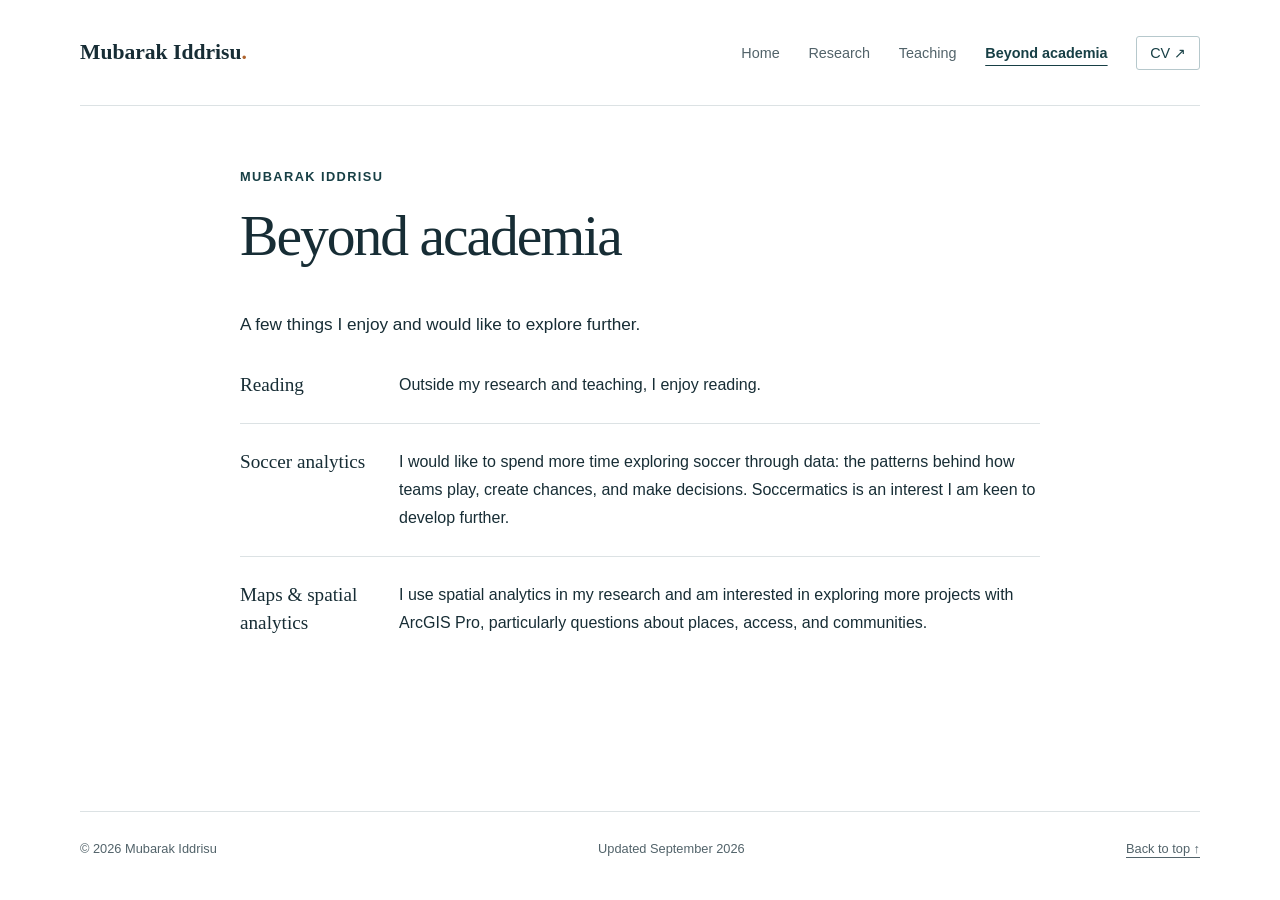
==== hobbies.html @ e4997636 "Add files via upload" ====
<!doctype html>
<html lang="en">
<head>
  <meta charset="utf-8">
  <meta name="viewport" content="width=device-width, initial-scale=1">
  <title>Beyond Academia | Mubarak Iddrisu</title>
  <meta name="description" content="Mubarak Iddrisu’s interests in reading, soccer analytics, Soccermatics, and spatial analytics with ArcGIS Pro.">
  <meta name="theme-color" content="#173f45">
  <link rel="icon" type="image/svg+xml" href="data:image/svg+xml,%3Csvg xmlns='http://www.w3.org/2000/svg' viewBox='0 0 32 32'%3E%3Crect width='32' height='32' rx='5' fill='%23173f45'/%3E%3Ctext x='16' y='22' text-anchor='middle' font-family='Georgia' font-size='19' fill='white'%3EM%3C/text%3E%3C/svg%3E">
  <link rel="stylesheet" href="styles.css">
  <script defer src="app.js"></script>
</head>
<body data-page="hobbies">
  <a class="skip-link" href="#main">Skip to content</a>
  <header class="site-header">
    <a class="wordmark" href="index.html" aria-label="Mubarak Iddrisu, home">Mubarak Iddrisu<span class="wordmark-period">.</span></a>
    <nav aria-label="Main navigation">
      <a href="index.html">Home</a><a href="research.html">Research</a><a href="teaching.html">Teaching</a><a href="hobbies.html" aria-current="page">Beyond academia</a>
      <a class="nav-cv" href="Mubarak-Iddrisu-CV.pdf">CV <span aria-hidden="true">↗</span></a>
    </nav>
  </header>
  <main id="main">
    <section class="page-section" aria-labelledby="page-title">
      <div class="page-heading"><p class="eyebrow">Mubarak Iddrisu</p><h1 id="page-title">Beyond academia</h1></div>
      <div class="section-body"><p class="section-intro">A few things I enjoy and would like to explore further.</p><div id="interests"></div></div>
    </section>
    <noscript><p class="noscript">For my complete research and teaching record, <a href="Mubarak-Iddrisu-CV.pdf">download my CV</a>. Enable JavaScript to view all page content.</p></noscript>
    <p id="content-error" class="noscript" role="status" hidden>Some content could not be loaded. Please refresh, or <a href="Mubarak-Iddrisu-CV.pdf">read my CV</a>.</p>
  </main>
  <footer><p>© <span id="copyright-year">2026</span> Mubarak Iddrisu</p><p id="updated">Updated September 2026</p><a href="#main">Back to top ↑</a></footer>
</body>
</html>
---- styles.css ----
:root{color-scheme:light;--ink:#172d35;--accent:#173f45;--link:#1d6571;--muted:#52636a;--line:#dce2e4;--paper:#fff;--wash:#f3f6f7;font-family:Arial,Helvetica,sans-serif;font-size:16px;color:var(--ink);background:var(--paper)}
*{box-sizing:border-box}html{scroll-behavior:smooth;scroll-padding-top:2rem}body{margin:0}a{color:var(--link);text-decoration-thickness:1px;text-underline-offset:4px}a:hover{color:var(--ink)}a:focus-visible,button:focus-visible,summary:focus-visible{outline:3px solid #bb713b;outline-offset:5px}p{margin:0 0 1.1rem;line-height:1.75}button{font:inherit}.skip-link{position:absolute;left:1rem;top:-5rem;z-index:5;padding:.8rem;background:#fff}.skip-link:focus{top:.6rem}.site-header,main,footer{width:min(1120px,calc(100% - 80px));margin-inline:auto}.site-header{display:flex;align-items:center;justify-content:space-between;gap:2rem;min-height:106px;border-bottom:1px solid var(--line)}.wordmark{font-family:Georgia,serif;font-size:1.35rem;font-weight:bold;text-decoration:none;color:var(--ink);white-space:nowrap}.wordmark-period{color:#ae622c}nav{display:flex;align-items:center;gap:1.8rem;flex-wrap:wrap}nav a{color:var(--muted);text-decoration:none;font-size:.9rem;padding:.4rem 0}nav a:hover,nav a[aria-current="page"]{color:var(--accent);text-decoration:underline}nav .nav-cv{color:var(--accent);border:1px solid #b6c8cc;padding:.5rem .8rem;border-radius:3px}.intro{display:grid;grid-template-columns:minmax(0,1.5fr) minmax(0,.8fr);gap:6.5rem;align-items:start;padding:82px 0 88px}.eyebrow{font-size:.8rem;letter-spacing:.11em;text-transform:uppercase;font-weight:600;color:var(--accent);margin:0 0 1.5rem}h1,h2,h3{font-family:Georgia,'Times New Roman',serif;font-weight:400}h1{font-size:clamp(3.5rem,6.2vw,5.1rem);line-height:1.03;letter-spacing:-.045em;margin:0 0 1.6rem}h2{font-size:2.45rem;line-height:1.15;letter-spacing:-.025em;margin:0}h3{font-size:1.3rem;line-height:1.45;margin:0 0 .7rem}.role{font-size:1.02rem;line-height:1.65;color:var(--accent);margin-bottom:1.8rem}#biography{max-width:605px;font-size:1.05rem}.contact-links{display:flex;flex-wrap:wrap;gap:.8rem 1.5rem;margin-top:1.6rem;font-size:.9rem}.portrait-block{margin:25px 0 0}.portrait-block img{display:block;width:100%;height:auto;aspect-ratio:4/5;object-fit:cover;object-position:center 34%;border-radius:3px}.portrait-block figcaption{font-size:.85rem;color:var(--muted);margin-top:1rem;text-align:right}.content-section{display:grid;grid-template-columns:230px minmax(0,1fr);gap:50px;border-top:1px solid var(--line);padding:60px 0 66px}.section-index{color:var(--muted);font-size:.8rem;letter-spacing:.1em;margin-bottom:1rem}.section-intro{font-size:1.075rem;margin-bottom:2rem;max-width:730px}.research-group+.research-group{margin-top:2.5rem}.group-label{font-family:Arial,Helvetica,sans-serif;font-size:.82rem;letter-spacing:.07em;text-transform:uppercase;color:var(--accent);font-weight:600;margin-bottom:1.4rem}.paper{margin-bottom:1.8rem;padding-bottom:1.6rem;border-bottom:1px solid var(--line)}.paper:last-child{margin-bottom:0;padding-bottom:0;border-bottom:0}.paper h3{font-family:Georgia,serif;font-size:1.18rem;line-height:1.55;font-weight:400;margin:0 0 .5rem}.paper .authors{font-size:.92rem;line-height:1.6;color:var(--muted);margin:0 0 .3rem}.paper .paper-meta{font-size:.85rem;color:var(--accent);margin:0;line-height:1.5}.current-courses{border-left:3px solid var(--accent);padding:4px 0 4px 1.5rem;margin-bottom:2.6rem}.institution-heading{display:flex;flex-wrap:wrap;align-items:baseline;justify-content:space-between;gap:.4rem 1rem;margin-bottom:1rem}.institution-heading h2{margin:0}.term{font-size:.85rem;color:var(--muted)}.course-list{list-style:none;padding:0;margin:0}.course-list li{margin-bottom:1rem;line-height:1.6}.course-list li:last-child{margin-bottom:0}.course-code{color:var(--accent);font-size:.85rem;display:inline-block;margin-right:.5rem}.course-title{font-size:1rem}.course-meta{display:block;font-size:.875rem;color:var(--muted);line-height:1.6;margin-top:.15rem}.teaching-history summary{font-family:Georgia,serif;font-size:1.4rem;cursor:pointer;padding:.2rem 0 1.4rem}.past-institution{padding:1.6rem 0;border-top:1px solid var(--line)}.past-institution:last-child{padding-bottom:0}.reviews{background:var(--wash);border-top:2px solid var(--accent);padding:1.6rem 1.8rem;margin-top:2.5rem}.reviews-heading{display:flex;align-items:baseline;justify-content:space-between;gap:1rem;flex-wrap:wrap}.reviews-heading button{background:var(--paper);color:var(--accent);border:1px solid #8aa6ae;border-radius:3px;padding:.55rem .7rem;font-size:.875rem;cursor:pointer}.reviews-heading button:hover{background:#e5ecef}.review-context{font-size:.85rem;color:var(--muted)}.reviews figure{margin:0}.reviews blockquote{font-family:Georgia,serif;font-size:1.18rem;line-height:1.75;margin:1.4rem 0 1rem}.reviews figcaption{font-size:.875rem;color:var(--muted)}.interest{display:grid;grid-template-columns:135px minmax(0,1fr);gap:1.5rem;padding:1.5rem 0;border-top:1px solid var(--line)}.interest h2{font-size:1.2rem}.interest p{margin:0;font-size:1rem}.interest:first-child{padding-top:0;border-top:0}.noscript{padding:1.5rem;background:var(--wash)}footer{display:flex;align-items:center;justify-content:space-between;flex-wrap:wrap;gap:.5rem 1.5rem;border-top:1px solid var(--line);padding:1.6rem 0 2.5rem;color:var(--muted);font-size:.8rem}footer p{margin:0}footer a{color:var(--muted)}[hidden]{display:none!important}
@media(min-width:1100px){.section-heading{align-self:start;position:sticky;top:2rem}}
@media(max-width:950px){.site-header{align-items:flex-start;flex-direction:column;gap:1rem;padding:1.5rem 0}nav{gap:1.2rem}.intro{gap:3rem;padding:55px 0 60px;grid-template-columns:minmax(0,1.45fr) minmax(0,.8fr)}.content-section{grid-template-columns:180px minmax(0,1fr);gap:30px}.interest{grid-template-columns:1fr;gap:.2rem}}
@media(max-width:640px){.site-header,main,footer{width:calc(100% - 40px)}nav{gap:.45rem 1.05rem}nav a{font-size:.875rem}.intro{display:flex;flex-direction:column;gap:2rem;padding:40px 0 44px}h1{font-size:3.7rem}h1 br{display:none}h1 br:after{content:' '}.portrait-block{order:-1;align-self:flex-start;width:140px;margin:0}.portrait-block img{aspect-ratio:1;object-position:center 28%;border-radius:50%}.portrait-block figcaption{display:none}.eyebrow{font-size:.78rem;line-height:1.6;margin-bottom:1rem}.content-section{display:block;padding:36px 0 40px}.section-heading{margin-bottom:1.8rem;display:flex;align-items:baseline;gap:1rem}.section-index{margin:0}h2{font-size:2rem}h2 br{display:none}h2 br:after{content:' '}.reviews{padding:1.25rem}.section-intro{font-size:1rem}.interest{padding:1.2rem 0}.interest h2{margin-bottom:.45rem}.institution-heading{display:block}.institution-heading .term{display:block;margin-top:.35rem}footer{font-size:.8rem;display:block}footer>*{display:block;margin-bottom:.6rem}}
@media(prefers-reduced-motion:reduce){html{scroll-behavior:auto}}

/* Separate pages share a consistent reading width and navigation. */
body{min-height:100vh;display:flex;flex-direction:column}main{flex:1}.page-section{max-width:800px;margin:0 auto;padding:60px 0 72px}.page-heading{margin-bottom:2.5rem}.page-heading .eyebrow{margin-bottom:1rem}.page-heading h1{font-size:clamp(2.6rem,5vw,3.6rem);line-height:1.12;letter-spacing:-.035em;margin:0}.page-section .section-intro{max-width:none}.page-section .group-label{font-size:.85rem;line-height:1.5;letter-spacing:.07em}.institution-heading h2{font-size:1.3rem;line-height:1.45;letter-spacing:0}.interest h2{font-size:1.2rem;line-height:1.45;letter-spacing:0}.reviews-heading h2{font-size:1.3rem;line-height:1.45;letter-spacing:0;margin:0 0 .7rem}nav a[aria-current="page"]{font-weight:600;text-decoration:underline;text-underline-offset:7px}
@media(max-width:640px){.page-section{padding:38px 0 44px}.page-heading{margin-bottom:1.8rem}.page-heading h1{font-size:2.6rem}}

/* Selected evaluation comments are grouped for comfortable reading. */
.reviews{margin:0 0 2.5rem}.reviews .review-item{padding:1.1rem 0;border-top:1px solid #d5dfe2}.reviews .review-item:first-child{border-top:0;padding-top:.2rem}.reviews .review-item:last-child{padding-bottom:.2rem}.reviews .review-item blockquote{font-size:1.075rem;line-height:1.7;margin:0 0 .7rem}.reviews .review-item figcaption{font-size:.82rem;line-height:1.6}
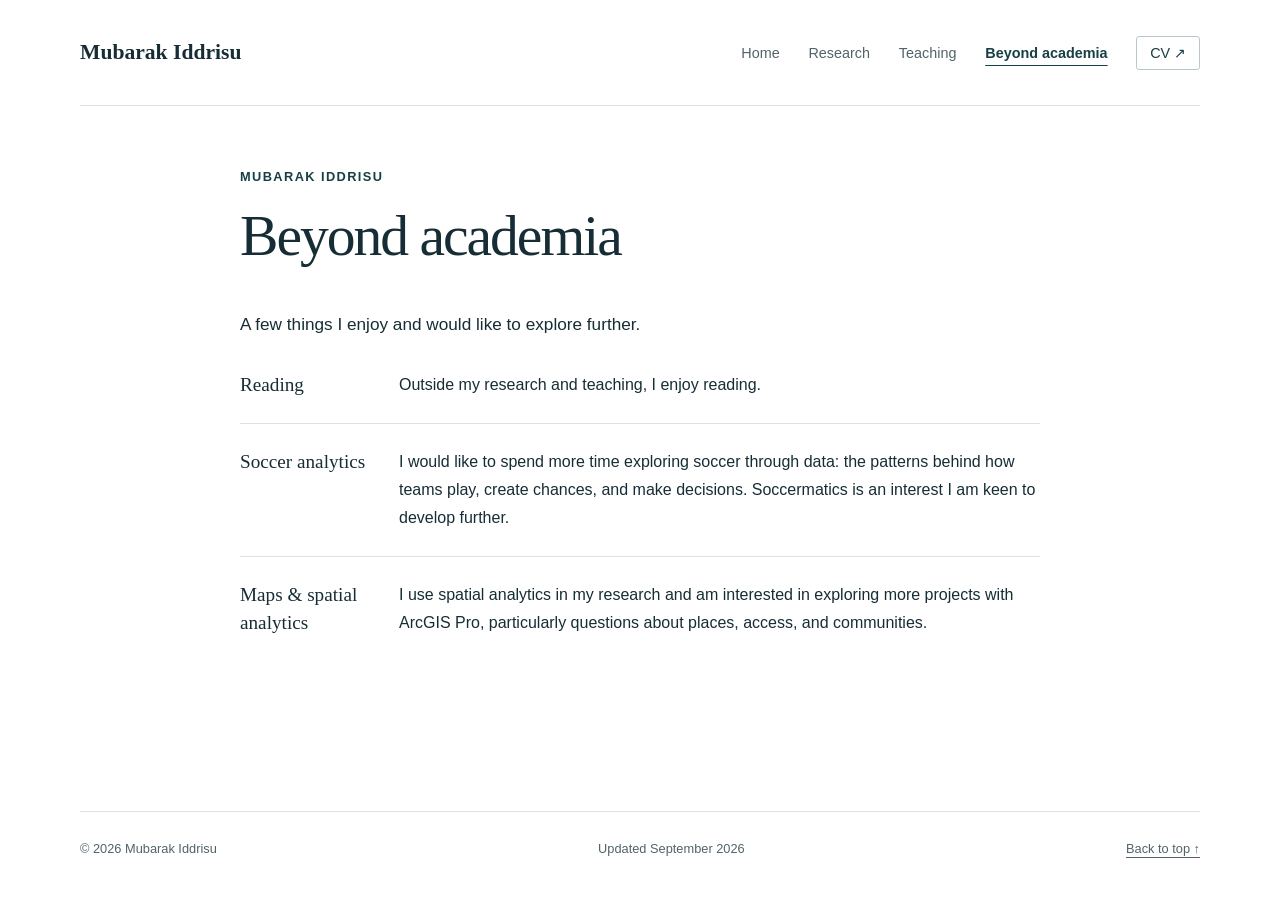
==== commit 92008485: "Add files via upload" ====
--- a/hobbies.html
+++ b/hobbies.html
@@ -7,13 +7,13 @@
   <meta name="description" content="Mubarak Iddrisu’s interests in reading, soccer analytics, Soccermatics, and spatial analytics with ArcGIS Pro.">
   <meta name="theme-color" content="#173f45">
   <link rel="icon" type="image/svg+xml" href="data:image/svg+xml,%3Csvg xmlns='http://www.w3.org/2000/svg' viewBox='0 0 32 32'%3E%3Crect width='32' height='32' rx='5' fill='%23173f45'/%3E%3Ctext x='16' y='22' text-anchor='middle' font-family='Georgia' font-size='19' fill='white'%3EM%3C/text%3E%3C/svg%3E">
-  <link rel="stylesheet" href="styles.css">
-  <script defer src="app.js"></script>
+  <link rel="stylesheet" href="styles.css?v=20260919c">
+  <script defer src="app.js?v=20260919c"></script>
 </head>
 <body data-page="hobbies">
   <a class="skip-link" href="#main">Skip to content</a>
   <header class="site-header">
-    <a class="wordmark" href="index.html" aria-label="Mubarak Iddrisu, home">Mubarak Iddrisu<span class="wordmark-period">.</span></a>
+    <a class="wordmark" href="index.html" aria-label="Mubarak Iddrisu, home">Mubarak Iddrisu</a>
     <nav aria-label="Main navigation">
       <a href="index.html">Home</a><a href="research.html">Research</a><a href="teaching.html">Teaching</a><a href="hobbies.html" aria-current="page">Beyond academia</a>
       <a class="nav-cv" href="Mubarak-Iddrisu-CV.pdf">CV <span aria-hidden="true">↗</span></a>
--- a/styles.css
+++ b/styles.css
@@ -1,8 +1,8 @@
 :root{color-scheme:light;--ink:#172d35;--accent:#173f45;--link:#1d6571;--muted:#52636a;--line:#dce2e4;--paper:#fff;--wash:#f3f6f7;font-family:Arial,Helvetica,sans-serif;font-size:16px;color:var(--ink);background:var(--paper)}
-*{box-sizing:border-box}html{scroll-behavior:smooth;scroll-padding-top:2rem}body{margin:0}a{color:var(--link);text-decoration-thickness:1px;text-underline-offset:4px}a:hover{color:var(--ink)}a:focus-visible,button:focus-visible,summary:focus-visible{outline:3px solid #bb713b;outline-offset:5px}p{margin:0 0 1.1rem;line-height:1.75}button{font:inherit}.skip-link{position:absolute;left:1rem;top:-5rem;z-index:5;padding:.8rem;background:#fff}.skip-link:focus{top:.6rem}.site-header,main,footer{width:min(1120px,calc(100% - 80px));margin-inline:auto}.site-header{display:flex;align-items:center;justify-content:space-between;gap:2rem;min-height:106px;border-bottom:1px solid var(--line)}.wordmark{font-family:Georgia,serif;font-size:1.35rem;font-weight:bold;text-decoration:none;color:var(--ink);white-space:nowrap}.wordmark-period{color:#ae622c}nav{display:flex;align-items:center;gap:1.8rem;flex-wrap:wrap}nav a{color:var(--muted);text-decoration:none;font-size:.9rem;padding:.4rem 0}nav a:hover,nav a[aria-current="page"]{color:var(--accent);text-decoration:underline}nav .nav-cv{color:var(--accent);border:1px solid #b6c8cc;padding:.5rem .8rem;border-radius:3px}.intro{display:grid;grid-template-columns:minmax(0,1.5fr) minmax(0,.8fr);gap:6.5rem;align-items:start;padding:82px 0 88px}.eyebrow{font-size:.8rem;letter-spacing:.11em;text-transform:uppercase;font-weight:600;color:var(--accent);margin:0 0 1.5rem}h1,h2,h3{font-family:Georgia,'Times New Roman',serif;font-weight:400}h1{font-size:clamp(3.5rem,6.2vw,5.1rem);line-height:1.03;letter-spacing:-.045em;margin:0 0 1.6rem}h2{font-size:2.45rem;line-height:1.15;letter-spacing:-.025em;margin:0}h3{font-size:1.3rem;line-height:1.45;margin:0 0 .7rem}.role{font-size:1.02rem;line-height:1.65;color:var(--accent);margin-bottom:1.8rem}#biography{max-width:605px;font-size:1.05rem}.contact-links{display:flex;flex-wrap:wrap;gap:.8rem 1.5rem;margin-top:1.6rem;font-size:.9rem}.portrait-block{margin:25px 0 0}.portrait-block img{display:block;width:100%;height:auto;aspect-ratio:4/5;object-fit:cover;object-position:center 34%;border-radius:3px}.portrait-block figcaption{font-size:.85rem;color:var(--muted);margin-top:1rem;text-align:right}.content-section{display:grid;grid-template-columns:230px minmax(0,1fr);gap:50px;border-top:1px solid var(--line);padding:60px 0 66px}.section-index{color:var(--muted);font-size:.8rem;letter-spacing:.1em;margin-bottom:1rem}.section-intro{font-size:1.075rem;margin-bottom:2rem;max-width:730px}.research-group+.research-group{margin-top:2.5rem}.group-label{font-family:Arial,Helvetica,sans-serif;font-size:.82rem;letter-spacing:.07em;text-transform:uppercase;color:var(--accent);font-weight:600;margin-bottom:1.4rem}.paper{margin-bottom:1.8rem;padding-bottom:1.6rem;border-bottom:1px solid var(--line)}.paper:last-child{margin-bottom:0;padding-bottom:0;border-bottom:0}.paper h3{font-family:Georgia,serif;font-size:1.18rem;line-height:1.55;font-weight:400;margin:0 0 .5rem}.paper .authors{font-size:.92rem;line-height:1.6;color:var(--muted);margin:0 0 .3rem}.paper .paper-meta{font-size:.85rem;color:var(--accent);margin:0;line-height:1.5}.current-courses{border-left:3px solid var(--accent);padding:4px 0 4px 1.5rem;margin-bottom:2.6rem}.institution-heading{display:flex;flex-wrap:wrap;align-items:baseline;justify-content:space-between;gap:.4rem 1rem;margin-bottom:1rem}.institution-heading h2{margin:0}.term{font-size:.85rem;color:var(--muted)}.course-list{list-style:none;padding:0;margin:0}.course-list li{margin-bottom:1rem;line-height:1.6}.course-list li:last-child{margin-bottom:0}.course-code{color:var(--accent);font-size:.85rem;display:inline-block;margin-right:.5rem}.course-title{font-size:1rem}.course-meta{display:block;font-size:.875rem;color:var(--muted);line-height:1.6;margin-top:.15rem}.teaching-history summary{font-family:Georgia,serif;font-size:1.4rem;cursor:pointer;padding:.2rem 0 1.4rem}.past-institution{padding:1.6rem 0;border-top:1px solid var(--line)}.past-institution:last-child{padding-bottom:0}.reviews{background:var(--wash);border-top:2px solid var(--accent);padding:1.6rem 1.8rem;margin-top:2.5rem}.reviews-heading{display:flex;align-items:baseline;justify-content:space-between;gap:1rem;flex-wrap:wrap}.reviews-heading button{background:var(--paper);color:var(--accent);border:1px solid #8aa6ae;border-radius:3px;padding:.55rem .7rem;font-size:.875rem;cursor:pointer}.reviews-heading button:hover{background:#e5ecef}.review-context{font-size:.85rem;color:var(--muted)}.reviews figure{margin:0}.reviews blockquote{font-family:Georgia,serif;font-size:1.18rem;line-height:1.75;margin:1.4rem 0 1rem}.reviews figcaption{font-size:.875rem;color:var(--muted)}.interest{display:grid;grid-template-columns:135px minmax(0,1fr);gap:1.5rem;padding:1.5rem 0;border-top:1px solid var(--line)}.interest h2{font-size:1.2rem}.interest p{margin:0;font-size:1rem}.interest:first-child{padding-top:0;border-top:0}.noscript{padding:1.5rem;background:var(--wash)}footer{display:flex;align-items:center;justify-content:space-between;flex-wrap:wrap;gap:.5rem 1.5rem;border-top:1px solid var(--line);padding:1.6rem 0 2.5rem;color:var(--muted);font-size:.8rem}footer p{margin:0}footer a{color:var(--muted)}[hidden]{display:none!important}
+*{box-sizing:border-box}html{scroll-behavior:smooth;scroll-padding-top:2rem}body{margin:0}a{color:var(--link);text-decoration-thickness:1px;text-underline-offset:4px}a:hover{color:var(--ink)}a:focus-visible,button:focus-visible,summary:focus-visible{outline:3px solid #bb713b;outline-offset:5px}p{margin:0 0 1.1rem;line-height:1.75}button{font:inherit}.skip-link{position:absolute;left:1rem;top:-5rem;z-index:5;padding:.8rem;background:#fff}.skip-link:focus{top:.6rem}.site-header,main,footer{width:min(1120px,calc(100% - 80px));margin-inline:auto}.site-header{display:flex;align-items:center;justify-content:space-between;gap:2rem;min-height:106px;border-bottom:1px solid var(--line)}.wordmark{font-family:Georgia,serif;font-size:1.35rem;font-weight:bold;text-decoration:none;color:var(--ink);white-space:nowrap}nav{display:flex;align-items:center;gap:1.8rem;flex-wrap:wrap}nav a{color:var(--muted);text-decoration:none;font-size:.9rem;padding:.4rem 0}nav a:hover,nav a[aria-current="page"]{color:var(--accent);text-decoration:underline}nav .nav-cv{color:var(--accent);border:1px solid #b6c8cc;padding:.5rem .8rem;border-radius:3px}.intro{display:grid;grid-template-columns:minmax(0,1.5fr) minmax(0,.8fr);gap:6.5rem;align-items:start;padding:82px 0 88px}.eyebrow{font-size:.8rem;letter-spacing:.11em;text-transform:uppercase;font-weight:600;color:var(--accent);margin:0 0 1.5rem}h1,h2,h3{font-family:Georgia,'Times New Roman',serif;font-weight:400}h1{font-size:clamp(3.5rem,6.2vw,5.1rem);line-height:1.03;letter-spacing:-.045em;margin:0 0 1.6rem}h2{font-size:2.45rem;line-height:1.15;letter-spacing:-.025em;margin:0}h3{font-size:1.3rem;line-height:1.45;margin:0 0 .7rem}.role{font-size:1.02rem;line-height:1.65;color:var(--accent);margin-bottom:1.8rem}#biography{max-width:605px;font-size:1.05rem}.contact-links{display:flex;flex-wrap:wrap;gap:.8rem 1.5rem;margin-top:1.6rem;font-size:.9rem}.portrait-block{margin:0}.portrait-block img{display:block;width:100%;height:auto;aspect-ratio:4/5;object-fit:cover;object-position:center 34%;border-radius:3px}.portrait-block figcaption{margin-top:1rem;text-align:center}.portrait-block figcaption h1{font-size:1.65rem;line-height:1.3;letter-spacing:-.02em;margin:0}.content-section{display:grid;grid-template-columns:230px minmax(0,1fr);gap:50px;border-top:1px solid var(--line);padding:60px 0 66px}.section-index{color:var(--muted);font-size:.8rem;letter-spacing:.1em;margin-bottom:1rem}.section-intro{font-size:1.075rem;margin-bottom:2rem;max-width:730px}.research-group+.research-group{margin-top:2.5rem}.group-label{font-family:Arial,Helvetica,sans-serif;font-size:.82rem;letter-spacing:.07em;text-transform:uppercase;color:var(--accent);font-weight:600;margin-bottom:1.4rem}.paper{margin-bottom:1.8rem;padding-bottom:1.6rem;border-bottom:1px solid var(--line)}.paper:last-child{margin-bottom:0;padding-bottom:0;border-bottom:0}.paper h3{font-family:Georgia,serif;font-size:1.18rem;line-height:1.55;font-weight:400;margin:0 0 .5rem}.paper .authors{font-size:.92rem;line-height:1.6;color:var(--muted);margin:0 0 .3rem}.paper .paper-meta{font-size:.85rem;color:var(--accent);margin:0;line-height:1.5}.current-courses{border-left:3px solid var(--accent);padding:4px 0 4px 1.5rem;margin-bottom:2.6rem}.institution-heading{display:flex;flex-wrap:wrap;align-items:baseline;justify-content:space-between;gap:.4rem 1rem;margin-bottom:1rem}.institution-heading h2{margin:0}.term{font-size:.85rem;color:var(--muted)}.course-list{list-style:none;padding:0;margin:0}.course-list li{margin-bottom:1rem;line-height:1.6}.course-list li:last-child{margin-bottom:0}.course-code{color:var(--accent);font-size:.85rem;display:inline-block;margin-right:.5rem}.course-title{font-size:1rem}.course-meta{display:block;font-size:.875rem;color:var(--muted);line-height:1.6;margin-top:.15rem}.teaching-history summary{font-family:Georgia,serif;font-size:1.4rem;cursor:pointer;padding:.2rem 0 1.4rem}.past-institution{padding:1.6rem 0;border-top:1px solid var(--line)}.past-institution:last-child{padding-bottom:0}.reviews{background:var(--wash);border-top:2px solid var(--accent);padding:1.6rem 1.8rem;margin-top:2.5rem}.reviews-heading{display:flex;align-items:baseline;justify-content:space-between;gap:1rem;flex-wrap:wrap}.reviews-heading button{background:var(--paper);color:var(--accent);border:1px solid #8aa6ae;border-radius:3px;padding:.55rem .7rem;font-size:.875rem;cursor:pointer}.reviews-heading button:hover{background:#e5ecef}.review-context{font-size:.85rem;color:var(--muted)}.reviews figure{margin:0}.reviews blockquote{font-family:Georgia,serif;font-size:1.18rem;line-height:1.75;margin:1.4rem 0 1rem}.reviews figcaption{font-size:.875rem;color:var(--muted)}.interest{display:grid;grid-template-columns:135px minmax(0,1fr);gap:1.5rem;padding:1.5rem 0;border-top:1px solid var(--line)}.interest h2{font-size:1.2rem}.interest p{margin:0;font-size:1rem}.interest:first-child{padding-top:0;border-top:0}.noscript{padding:1.5rem;background:var(--wash)}footer{display:flex;align-items:center;justify-content:space-between;flex-wrap:wrap;gap:.5rem 1.5rem;border-top:1px solid var(--line);padding:1.6rem 0 2.5rem;color:var(--muted);font-size:.8rem}footer p{margin:0}footer a{color:var(--muted)}[hidden]{display:none!important}
 @media(min-width:1100px){.section-heading{align-self:start;position:sticky;top:2rem}}
 @media(max-width:950px){.site-header{align-items:flex-start;flex-direction:column;gap:1rem;padding:1.5rem 0}nav{gap:1.2rem}.intro{gap:3rem;padding:55px 0 60px;grid-template-columns:minmax(0,1.45fr) minmax(0,.8fr)}.content-section{grid-template-columns:180px minmax(0,1fr);gap:30px}.interest{grid-template-columns:1fr;gap:.2rem}}
-@media(max-width:640px){.site-header,main,footer{width:calc(100% - 40px)}nav{gap:.45rem 1.05rem}nav a{font-size:.875rem}.intro{display:flex;flex-direction:column;gap:2rem;padding:40px 0 44px}h1{font-size:3.7rem}h1 br{display:none}h1 br:after{content:' '}.portrait-block{order:-1;align-self:flex-start;width:140px;margin:0}.portrait-block img{aspect-ratio:1;object-position:center 28%;border-radius:50%}.portrait-block figcaption{display:none}.eyebrow{font-size:.78rem;line-height:1.6;margin-bottom:1rem}.content-section{display:block;padding:36px 0 40px}.section-heading{margin-bottom:1.8rem;display:flex;align-items:baseline;gap:1rem}.section-index{margin:0}h2{font-size:2rem}h2 br{display:none}h2 br:after{content:' '}.reviews{padding:1.25rem}.section-intro{font-size:1rem}.interest{padding:1.2rem 0}.interest h2{margin-bottom:.45rem}.institution-heading{display:block}.institution-heading .term{display:block;margin-top:.35rem}footer{font-size:.8rem;display:block}footer>*{display:block;margin-bottom:.6rem}}
+@media(max-width:640px){.site-header,main,footer{width:calc(100% - 40px)}nav{gap:.45rem 1.05rem}nav a{font-size:.875rem}.intro{display:flex;flex-direction:column;gap:2rem;padding:40px 0 44px}h1{font-size:3.7rem}h1 br{display:none}h1 br:after{content:' '}.portrait-block{order:-1;align-self:flex-start;width:140px;margin:0}.portrait-block img{aspect-ratio:1;object-position:center 28%;border-radius:50%}.portrait-block figcaption{display:block;margin-top:.7rem}.portrait-block figcaption h1{font-size:1.1rem}.eyebrow{font-size:.78rem;line-height:1.6;margin-bottom:1rem}.content-section{display:block;padding:36px 0 40px}.section-heading{margin-bottom:1.8rem;display:flex;align-items:baseline;gap:1rem}.section-index{margin:0}h2{font-size:2rem}h2 br{display:none}h2 br:after{content:' '}.reviews{padding:1.25rem}.section-intro{font-size:1rem}.interest{padding:1.2rem 0}.interest h2{margin-bottom:.45rem}.institution-heading{display:block}.institution-heading .term{display:block;margin-top:.35rem}footer{font-size:.8rem;display:block}footer>*{display:block;margin-bottom:.6rem}}
 @media(prefers-reduced-motion:reduce){html{scroll-behavior:auto}}
 
 /* Separate pages share a consistent reading width and navigation. */
@@ -11,3 +11,6 @@
 
 /* Selected evaluation comments are grouped for comfortable reading. */
 .reviews{margin:0 0 2.5rem}.reviews .review-item{padding:1.1rem 0;border-top:1px solid #d5dfe2}.reviews .review-item:first-child{border-top:0;padding-top:.2rem}.reviews .review-item:last-child{padding-bottom:.2rem}.reviews .review-item blockquote{font-size:1.075rem;line-height:1.7;margin:0 0 .7rem}.reviews .review-item figcaption{font-size:.82rem;line-height:1.6}
+
+/* Course history precedes the optional student feedback. */
+.teaching-history{margin-bottom:2.5rem}.teaching-history .group-label{margin-bottom:1rem}
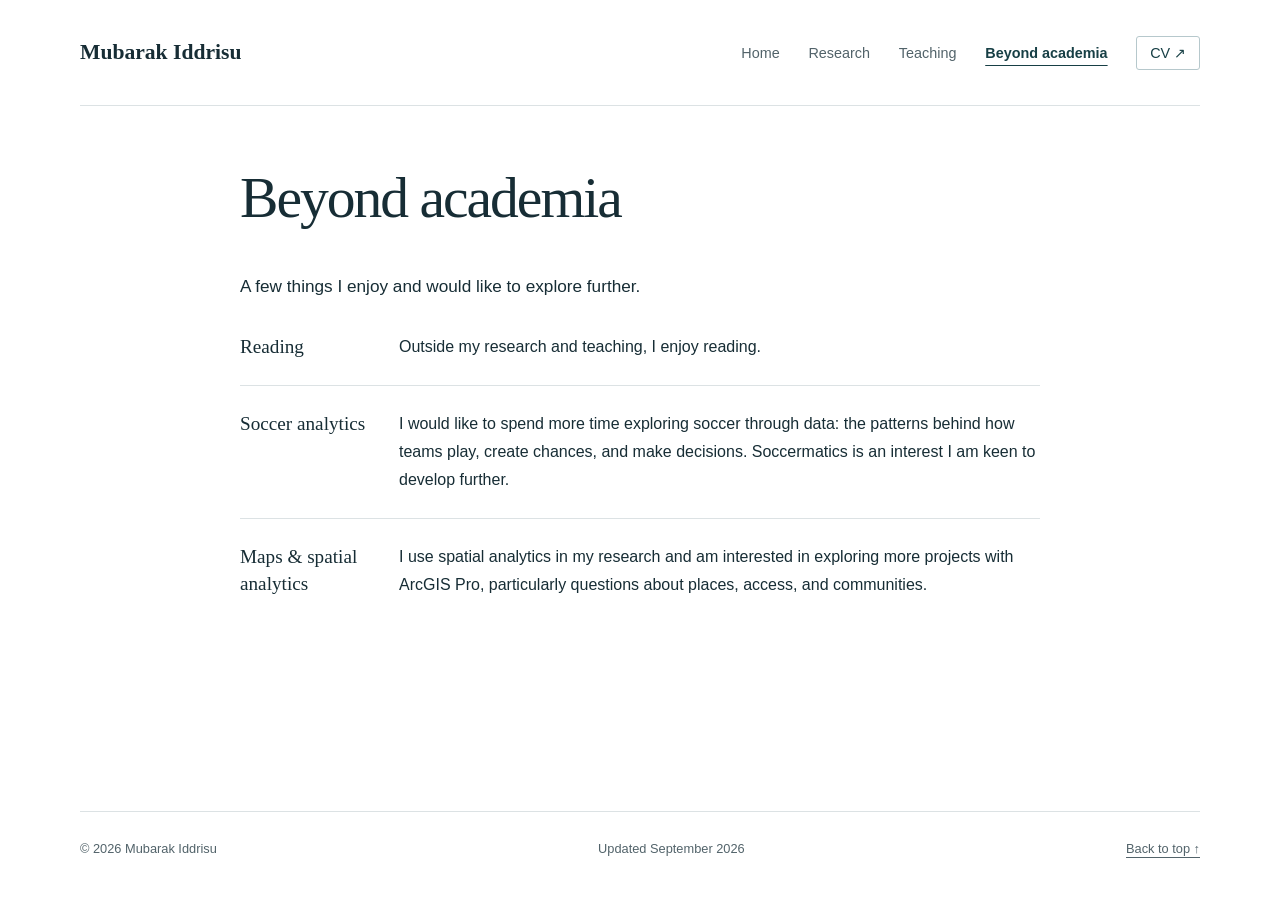
==== commit 0e7b491d: "Add files via upload" ====
--- a/hobbies.html
+++ b/hobbies.html
@@ -7,8 +7,8 @@
   <meta name="description" content="Mubarak Iddrisu’s interests in reading, soccer analytics, Soccermatics, and spatial analytics with ArcGIS Pro.">
   <meta name="theme-color" content="#173f45">
   <link rel="icon" type="image/svg+xml" href="data:image/svg+xml,%3Csvg xmlns='http://www.w3.org/2000/svg' viewBox='0 0 32 32'%3E%3Crect width='32' height='32' rx='5' fill='%23173f45'/%3E%3Ctext x='16' y='22' text-anchor='middle' font-family='Georgia' font-size='19' fill='white'%3EM%3C/text%3E%3C/svg%3E">
-  <link rel="stylesheet" href="styles.css?v=20260919c">
-  <script defer src="app.js?v=20260919c"></script>
+  <link rel="stylesheet" href="styles.css?v=20260919f">
+  <script defer src="app.js?v=20260919f"></script>
 </head>
 <body data-page="hobbies">
   <a class="skip-link" href="#main">Skip to content</a>
@@ -16,16 +16,16 @@
     <a class="wordmark" href="index.html" aria-label="Mubarak Iddrisu, home">Mubarak Iddrisu</a>
     <nav aria-label="Main navigation">
       <a href="index.html">Home</a><a href="research.html">Research</a><a href="teaching.html">Teaching</a><a href="hobbies.html" aria-current="page">Beyond academia</a>
-      <a class="nav-cv" href="Mubarak-Iddrisu-CV.pdf">CV <span aria-hidden="true">↗</span></a>
+      <a class="nav-cv" href="Mubarak-Iddrisu-CV.pdf" target="_blank" rel="noopener noreferrer">CV <span aria-hidden="true">↗</span></a>
     </nav>
   </header>
   <main id="main">
     <section class="page-section" aria-labelledby="page-title">
-      <div class="page-heading"><p class="eyebrow">Mubarak Iddrisu</p><h1 id="page-title">Beyond academia</h1></div>
+      <div class="page-heading"><h1 id="page-title">Beyond academia</h1></div>
       <div class="section-body"><p class="section-intro">A few things I enjoy and would like to explore further.</p><div id="interests"></div></div>
     </section>
-    <noscript><p class="noscript">For my complete research and teaching record, <a href="Mubarak-Iddrisu-CV.pdf">download my CV</a>. Enable JavaScript to view all page content.</p></noscript>
-    <p id="content-error" class="noscript" role="status" hidden>Some content could not be loaded. Please refresh, or <a href="Mubarak-Iddrisu-CV.pdf">read my CV</a>.</p>
+    <noscript><p class="noscript">For my complete research and teaching record, <a href="Mubarak-Iddrisu-CV.pdf" target="_blank" rel="noopener noreferrer">download my CV</a>. Enable JavaScript to view all page content.</p></noscript>
+    <p id="content-error" class="noscript" role="status" hidden>Some content could not be loaded. Please refresh, or <a href="Mubarak-Iddrisu-CV.pdf" target="_blank" rel="noopener noreferrer">read my CV</a>.</p>
   </main>
   <footer><p>© <span id="copyright-year">2026</span> Mubarak Iddrisu</p><p id="updated">Updated September 2026</p><a href="#main">Back to top ↑</a></footer>
 </body>
--- a/styles.css
+++ b/styles.css
@@ -1,8 +1,8 @@
 :root{color-scheme:light;--ink:#172d35;--accent:#173f45;--link:#1d6571;--muted:#52636a;--line:#dce2e4;--paper:#fff;--wash:#f3f6f7;font-family:Arial,Helvetica,sans-serif;font-size:16px;color:var(--ink);background:var(--paper)}
-*{box-sizing:border-box}html{scroll-behavior:smooth;scroll-padding-top:2rem}body{margin:0}a{color:var(--link);text-decoration-thickness:1px;text-underline-offset:4px}a:hover{color:var(--ink)}a:focus-visible,button:focus-visible,summary:focus-visible{outline:3px solid #bb713b;outline-offset:5px}p{margin:0 0 1.1rem;line-height:1.75}button{font:inherit}.skip-link{position:absolute;left:1rem;top:-5rem;z-index:5;padding:.8rem;background:#fff}.skip-link:focus{top:.6rem}.site-header,main,footer{width:min(1120px,calc(100% - 80px));margin-inline:auto}.site-header{display:flex;align-items:center;justify-content:space-between;gap:2rem;min-height:106px;border-bottom:1px solid var(--line)}.wordmark{font-family:Georgia,serif;font-size:1.35rem;font-weight:bold;text-decoration:none;color:var(--ink);white-space:nowrap}nav{display:flex;align-items:center;gap:1.8rem;flex-wrap:wrap}nav a{color:var(--muted);text-decoration:none;font-size:.9rem;padding:.4rem 0}nav a:hover,nav a[aria-current="page"]{color:var(--accent);text-decoration:underline}nav .nav-cv{color:var(--accent);border:1px solid #b6c8cc;padding:.5rem .8rem;border-radius:3px}.intro{display:grid;grid-template-columns:minmax(0,1.5fr) minmax(0,.8fr);gap:6.5rem;align-items:start;padding:82px 0 88px}.eyebrow{font-size:.8rem;letter-spacing:.11em;text-transform:uppercase;font-weight:600;color:var(--accent);margin:0 0 1.5rem}h1,h2,h3{font-family:Georgia,'Times New Roman',serif;font-weight:400}h1{font-size:clamp(3.5rem,6.2vw,5.1rem);line-height:1.03;letter-spacing:-.045em;margin:0 0 1.6rem}h2{font-size:2.45rem;line-height:1.15;letter-spacing:-.025em;margin:0}h3{font-size:1.3rem;line-height:1.45;margin:0 0 .7rem}.role{font-size:1.02rem;line-height:1.65;color:var(--accent);margin-bottom:1.8rem}#biography{max-width:605px;font-size:1.05rem}.contact-links{display:flex;flex-wrap:wrap;gap:.8rem 1.5rem;margin-top:1.6rem;font-size:.9rem}.portrait-block{margin:0}.portrait-block img{display:block;width:100%;height:auto;aspect-ratio:4/5;object-fit:cover;object-position:center 34%;border-radius:3px}.portrait-block figcaption{margin-top:1rem;text-align:center}.portrait-block figcaption h1{font-size:1.65rem;line-height:1.3;letter-spacing:-.02em;margin:0}.content-section{display:grid;grid-template-columns:230px minmax(0,1fr);gap:50px;border-top:1px solid var(--line);padding:60px 0 66px}.section-index{color:var(--muted);font-size:.8rem;letter-spacing:.1em;margin-bottom:1rem}.section-intro{font-size:1.075rem;margin-bottom:2rem;max-width:730px}.research-group+.research-group{margin-top:2.5rem}.group-label{font-family:Arial,Helvetica,sans-serif;font-size:.82rem;letter-spacing:.07em;text-transform:uppercase;color:var(--accent);font-weight:600;margin-bottom:1.4rem}.paper{margin-bottom:1.8rem;padding-bottom:1.6rem;border-bottom:1px solid var(--line)}.paper:last-child{margin-bottom:0;padding-bottom:0;border-bottom:0}.paper h3{font-family:Georgia,serif;font-size:1.18rem;line-height:1.55;font-weight:400;margin:0 0 .5rem}.paper .authors{font-size:.92rem;line-height:1.6;color:var(--muted);margin:0 0 .3rem}.paper .paper-meta{font-size:.85rem;color:var(--accent);margin:0;line-height:1.5}.current-courses{border-left:3px solid var(--accent);padding:4px 0 4px 1.5rem;margin-bottom:2.6rem}.institution-heading{display:flex;flex-wrap:wrap;align-items:baseline;justify-content:space-between;gap:.4rem 1rem;margin-bottom:1rem}.institution-heading h2{margin:0}.term{font-size:.85rem;color:var(--muted)}.course-list{list-style:none;padding:0;margin:0}.course-list li{margin-bottom:1rem;line-height:1.6}.course-list li:last-child{margin-bottom:0}.course-code{color:var(--accent);font-size:.85rem;display:inline-block;margin-right:.5rem}.course-title{font-size:1rem}.course-meta{display:block;font-size:.875rem;color:var(--muted);line-height:1.6;margin-top:.15rem}.teaching-history summary{font-family:Georgia,serif;font-size:1.4rem;cursor:pointer;padding:.2rem 0 1.4rem}.past-institution{padding:1.6rem 0;border-top:1px solid var(--line)}.past-institution:last-child{padding-bottom:0}.reviews{background:var(--wash);border-top:2px solid var(--accent);padding:1.6rem 1.8rem;margin-top:2.5rem}.reviews-heading{display:flex;align-items:baseline;justify-content:space-between;gap:1rem;flex-wrap:wrap}.reviews-heading button{background:var(--paper);color:var(--accent);border:1px solid #8aa6ae;border-radius:3px;padding:.55rem .7rem;font-size:.875rem;cursor:pointer}.reviews-heading button:hover{background:#e5ecef}.review-context{font-size:.85rem;color:var(--muted)}.reviews figure{margin:0}.reviews blockquote{font-family:Georgia,serif;font-size:1.18rem;line-height:1.75;margin:1.4rem 0 1rem}.reviews figcaption{font-size:.875rem;color:var(--muted)}.interest{display:grid;grid-template-columns:135px minmax(0,1fr);gap:1.5rem;padding:1.5rem 0;border-top:1px solid var(--line)}.interest h2{font-size:1.2rem}.interest p{margin:0;font-size:1rem}.interest:first-child{padding-top:0;border-top:0}.noscript{padding:1.5rem;background:var(--wash)}footer{display:flex;align-items:center;justify-content:space-between;flex-wrap:wrap;gap:.5rem 1.5rem;border-top:1px solid var(--line);padding:1.6rem 0 2.5rem;color:var(--muted);font-size:.8rem}footer p{margin:0}footer a{color:var(--muted)}[hidden]{display:none!important}
+*{box-sizing:border-box}html{scroll-behavior:smooth;scroll-padding-top:2rem}body{margin:0}a{color:var(--link);text-decoration-thickness:1px;text-underline-offset:4px}a:hover{color:var(--ink)}a:focus-visible,button:focus-visible,summary:focus-visible{outline:3px solid #bb713b;outline-offset:5px}p{margin:0 0 1.1rem;line-height:1.75}button{font:inherit}.skip-link{position:absolute;left:1rem;top:-5rem;z-index:5;padding:.8rem;background:#fff}.skip-link:focus{top:.6rem}.site-header,main,footer{width:min(1120px,calc(100% - 80px));margin-inline:auto}.site-header{display:flex;align-items:center;justify-content:space-between;gap:2rem;min-height:106px;border-bottom:1px solid var(--line)}.wordmark{font-family:Georgia,serif;font-size:1.35rem;font-weight:bold;text-decoration:none;color:var(--ink);white-space:nowrap}nav{display:flex;align-items:center;gap:1.8rem;flex-wrap:wrap}nav a{color:var(--muted);text-decoration:none;font-size:.9rem;padding:.4rem 0}nav a:hover,nav a[aria-current="page"]{color:var(--accent);text-decoration:underline}nav .nav-cv{color:var(--accent);border:1px solid #b6c8cc;padding:.5rem .8rem;border-radius:3px}.intro{display:grid;grid-template-columns:minmax(0,1.5fr) minmax(0,.8fr);gap:6.5rem;align-items:start;padding:82px 0 88px}.eyebrow{font-size:.8rem;letter-spacing:.11em;text-transform:uppercase;font-weight:600;color:var(--accent);margin:0 0 1.5rem}h1,h2,h3{font-family:Georgia,'Times New Roman',serif;font-weight:400}h1{font-size:clamp(3.5rem,6.2vw,5.1rem);line-height:1.03;letter-spacing:-.045em;margin:0 0 1.6rem}h2{font-size:2.45rem;line-height:1.15;letter-spacing:-.025em;margin:0}h3{font-size:1.3rem;line-height:1.45;margin:0 0 .7rem}.role{font-size:1.02rem;line-height:1.65;color:var(--accent);margin-bottom:1.8rem}#biography{max-width:605px;font-size:1.05rem}.contact-links{display:flex;flex-wrap:wrap;gap:.8rem 1.5rem;margin-top:1.6rem;font-size:.9rem}.portrait-block{margin:0}.portrait-block img{display:block;width:100%;height:auto;aspect-ratio:1365/2048;object-fit:cover;object-position:center 34%;border-radius:3px}.portrait-block figcaption{margin-top:1rem;text-align:center}.portrait-block figcaption h1{font-size:1.65rem;line-height:1.3;letter-spacing:-.02em;margin:0}.content-section{display:grid;grid-template-columns:230px minmax(0,1fr);gap:50px;border-top:1px solid var(--line);padding:60px 0 66px}.section-index{color:var(--muted);font-size:.8rem;letter-spacing:.1em;margin-bottom:1rem}.section-intro{font-size:1.075rem;margin-bottom:2rem;max-width:730px}.research-group+.research-group{margin-top:2.5rem}.group-label{font-family:Arial,Helvetica,sans-serif;font-size:.82rem;letter-spacing:.07em;text-transform:uppercase;color:var(--accent);font-weight:600;margin-bottom:1.4rem}.paper{margin-bottom:1.8rem;padding-bottom:1.6rem;border-bottom:1px solid var(--line)}.paper:last-child{margin-bottom:0;padding-bottom:0;border-bottom:0}.paper h3{font-family:Georgia,serif;font-size:1.18rem;line-height:1.55;font-weight:400;margin:0 0 .5rem}.paper .authors{font-size:.92rem;line-height:1.6;color:var(--muted);margin:0 0 .3rem}.paper .paper-meta{font-size:.85rem;color:var(--accent);margin:0;line-height:1.5}.current-courses{border-left:3px solid var(--accent);padding:4px 0 4px 1.5rem;margin-bottom:2.6rem}.institution-heading{display:flex;flex-wrap:wrap;align-items:baseline;justify-content:space-between;gap:.4rem 1rem;margin-bottom:1rem}.institution-heading h2{margin:0}.term{font-size:.85rem;color:var(--muted)}.course-list{list-style:none;padding:0;margin:0}.course-list li{margin-bottom:1rem;line-height:1.6}.course-list li:last-child{margin-bottom:0}.course-code{color:var(--accent);font-size:.85rem;display:inline-block;margin-right:.5rem}.course-title{font-size:1rem;font-weight:700}.course-meta{display:block;font-size:.875rem;color:var(--muted);line-height:1.6;margin-top:.15rem}.teaching-history summary{font-family:Georgia,serif;font-size:1.4rem;cursor:pointer;padding:.2rem 0 1.4rem}.past-institution{padding:1.6rem 0;border-top:1px solid var(--line)}.past-institution:last-child{padding-bottom:0}.reviews{background:var(--wash);border-top:2px solid var(--accent);padding:1.6rem 1.8rem;margin-top:2.5rem}.reviews-heading{display:flex;align-items:baseline;justify-content:space-between;gap:1rem;flex-wrap:wrap}.reviews-heading button{background:var(--paper);color:var(--accent);border:1px solid #8aa6ae;border-radius:3px;padding:.55rem .7rem;font-size:.875rem;cursor:pointer}.reviews-heading button:hover{background:#e5ecef}.review-context{font-size:.85rem;color:var(--muted)}.reviews figure{margin:0}.reviews blockquote{font-family:Georgia,serif;font-size:1.18rem;line-height:1.75;margin:1.4rem 0 1rem}.reviews figcaption{font-size:.875rem;color:var(--muted)}.interest{display:grid;grid-template-columns:135px minmax(0,1fr);gap:1.5rem;padding:1.5rem 0;border-top:1px solid var(--line)}.interest h2{font-size:1.2rem}.interest p{margin:0;font-size:1rem}.interest:first-child{padding-top:0;border-top:0}.noscript{padding:1.5rem;background:var(--wash)}footer{display:flex;align-items:center;justify-content:space-between;flex-wrap:wrap;gap:.5rem 1.5rem;border-top:1px solid var(--line);padding:1.6rem 0 2.5rem;color:var(--muted);font-size:.8rem}footer p{margin:0}footer a{color:var(--muted)}[hidden]{display:none!important}
 @media(min-width:1100px){.section-heading{align-self:start;position:sticky;top:2rem}}
 @media(max-width:950px){.site-header{align-items:flex-start;flex-direction:column;gap:1rem;padding:1.5rem 0}nav{gap:1.2rem}.intro{gap:3rem;padding:55px 0 60px;grid-template-columns:minmax(0,1.45fr) minmax(0,.8fr)}.content-section{grid-template-columns:180px minmax(0,1fr);gap:30px}.interest{grid-template-columns:1fr;gap:.2rem}}
-@media(max-width:640px){.site-header,main,footer{width:calc(100% - 40px)}nav{gap:.45rem 1.05rem}nav a{font-size:.875rem}.intro{display:flex;flex-direction:column;gap:2rem;padding:40px 0 44px}h1{font-size:3.7rem}h1 br{display:none}h1 br:after{content:' '}.portrait-block{order:-1;align-self:flex-start;width:140px;margin:0}.portrait-block img{aspect-ratio:1;object-position:center 28%;border-radius:50%}.portrait-block figcaption{display:block;margin-top:.7rem}.portrait-block figcaption h1{font-size:1.1rem}.eyebrow{font-size:.78rem;line-height:1.6;margin-bottom:1rem}.content-section{display:block;padding:36px 0 40px}.section-heading{margin-bottom:1.8rem;display:flex;align-items:baseline;gap:1rem}.section-index{margin:0}h2{font-size:2rem}h2 br{display:none}h2 br:after{content:' '}.reviews{padding:1.25rem}.section-intro{font-size:1rem}.interest{padding:1.2rem 0}.interest h2{margin-bottom:.45rem}.institution-heading{display:block}.institution-heading .term{display:block;margin-top:.35rem}footer{font-size:.8rem;display:block}footer>*{display:block;margin-bottom:.6rem}}
+@media(max-width:640px){.site-header,main,footer{width:calc(100% - 40px)}nav{gap:.45rem 1.05rem}nav a{font-size:.875rem}.intro{display:flex;flex-direction:column;gap:2rem;padding:40px 0 44px}h1{font-size:3.7rem}h1 br{display:none}h1 br:after{content:' '}.portrait-block{order:-1;align-self:flex-start;width:140px;margin:0}.portrait-block img{aspect-ratio:1;object-position:center 20%;border-radius:50%}.portrait-block figcaption{display:block;margin-top:.7rem}.portrait-block figcaption h1{font-size:1.1rem}.eyebrow{font-size:.78rem;line-height:1.6;margin-bottom:1rem}.content-section{display:block;padding:36px 0 40px}.section-heading{margin-bottom:1.8rem;display:flex;align-items:baseline;gap:1rem}.section-index{margin:0}h2{font-size:2rem}h2 br{display:none}h2 br:after{content:' '}.reviews{padding:1.25rem}.section-intro{font-size:1rem}.interest{padding:1.2rem 0}.interest h2{margin-bottom:.45rem}.institution-heading{display:block}.institution-heading .term{display:block;margin-top:.35rem}footer{font-size:.8rem;display:block}footer>*{display:block;margin-bottom:.6rem}}
 @media(prefers-reduced-motion:reduce){html{scroll-behavior:auto}}
 
 /* Separate pages share a consistent reading width and navigation. */
